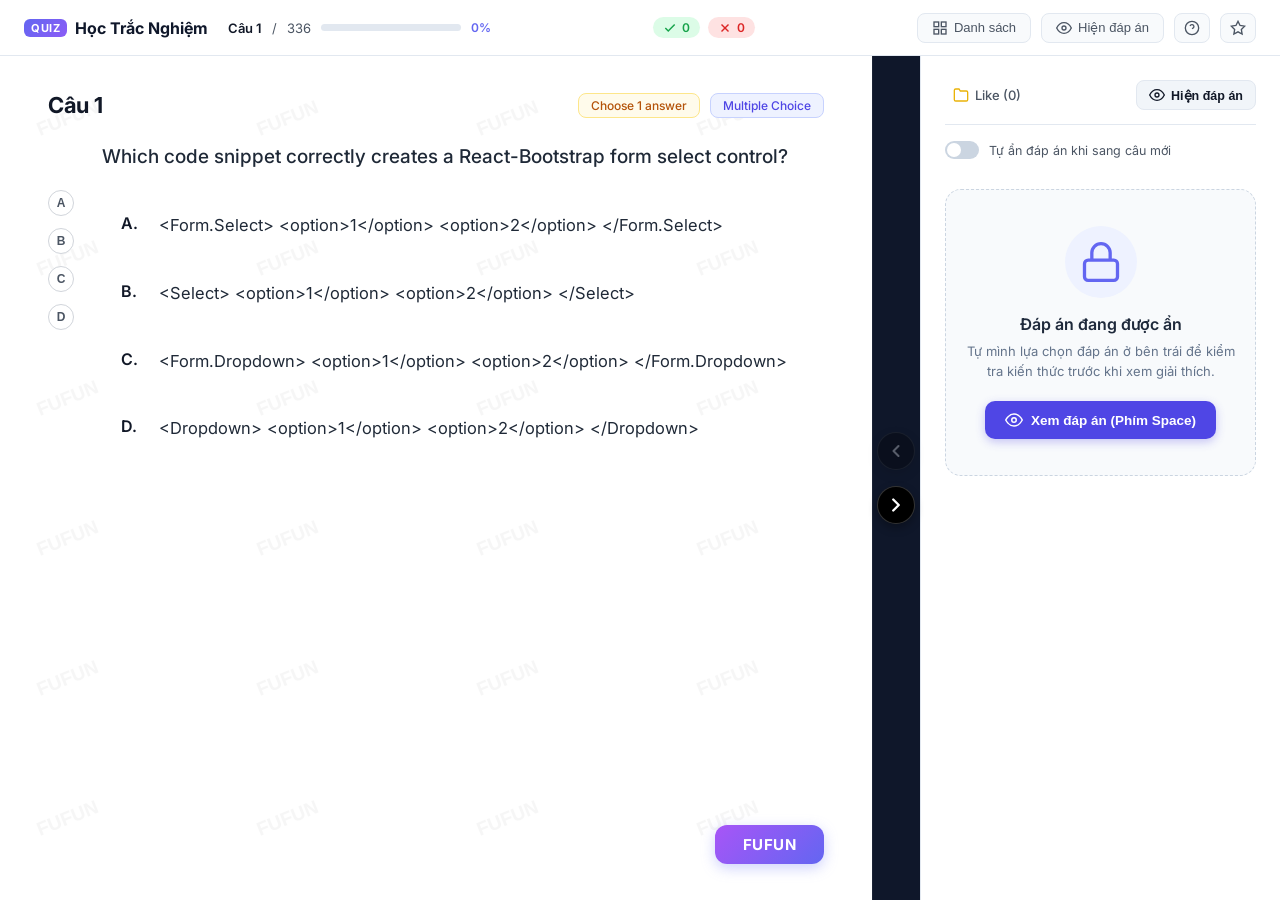
==== index.html @ 433d0c70 "feat: implement core quiz application logic and UI structure" ====
<!DOCTYPE html>
<html lang="vi">
<head>
  <meta charset="UTF-8">
  <meta name="viewport" content="width=device-width, initial-scale=1.0">
  <title>Ôn Luyện Trắc Nghiệm - Quiz Study</title>
  <link rel="preconnect" href="https://fonts.googleapis.com">
  <link rel="preconnect" href="https://fonts.gstatic.com" crossorigin>
  <link href="https://fonts.googleapis.com/css2?family=Inter:wght@400;500;600;700&display=swap" rel="stylesheet">
  <link rel="stylesheet" href="style.css">
</head>
<body>
  <!-- Top Navigation Bar -->
  <header class="app-header">
    <div class="header-left">
      <div class="brand">
        <span class="brand-badge">QUIZ</span>
        <span class="brand-title">Học Trắc Nghiệm</span>
      </div>
      <div class="progress-info">
        <span id="current-index-display">Câu 1</span> / <span id="total-count-display">336</span>
        <div class="progress-bar-container">
          <div class="progress-bar-fill" id="progress-bar-fill" style="width: 1%;"></div>
        </div>
        <span class="progress-percent" id="progress-percent">0%</span>
      </div>
    </div>

    <div class="header-center">
      <div class="score-summary">
        <span class="score-pill correct" title="Số câu làm đúng">
          <svg width="14" height="14" viewBox="0 0 24 24" fill="none" stroke="currentColor" stroke-width="2.5"><polyline points="20 6 9 17 4 12"></polyline></svg>
          <span id="stat-correct">0</span>
        </span>
        <span class="score-pill wrong" title="Số câu làm sai">
          <svg width="14" height="14" viewBox="0 0 24 24" fill="none" stroke="currentColor" stroke-width="2.5"><line x1="18" y1="6" x2="6" y2="18"></line><line x1="6" y1="6" x2="18" y2="18"></line></svg>
          <span id="stat-wrong">0</span>
        </span>
      </div>
    </div>

    <div class="header-right">
      <button class="nav-btn" id="btn-open-grid" title="Danh sách câu hỏi (Phím G)">
        <svg width="16" height="16" viewBox="0 0 24 24" fill="none" stroke="currentColor" stroke-width="2"><rect x="3" y="3" width="7" height="7"></rect><rect x="14" y="3" width="7" height="7"></rect><rect x="14" y="14" width="7" height="7"></rect><rect x="3" y="14" width="7" height="7"></rect></svg>
        <span>Danh sách</span>
      </button>

      <button class="nav-btn" id="btn-toggle-answer-top" title="Ẩn/Hiện đáp án (Phím Space hoặc H)">
        <svg id="icon-eye-top" width="16" height="16" viewBox="0 0 24 24" fill="none" stroke="currentColor" stroke-width="2"><path d="M1 12s4-8 11-8 11 8 11 8-4 8-11 8-11-8-11-8z"></path><circle cx="12" cy="12" r="3"></circle></svg>
        <span id="text-toggle-answer-top">Hiện đáp án</span>
      </button>

      <button class="nav-btn icon-only" id="btn-shortcuts" title="Phím tắt trợ giúp (?)">
        <svg width="16" height="16" viewBox="0 0 24 24" fill="none" stroke="currentColor" stroke-width="2"><circle cx="12" cy="12" r="10"></circle><path d="M9.09 9a3 3 0 0 1 5.83 1c0 2-3 3-3 3"></path><line x1="12" y1="17" x2="12.01" y2="17"></line></svg>
      </button>

      <button class="nav-btn icon-only" id="btn-bookmark" title="Đánh dấu câu hỏi này">
        <svg id="icon-star" width="16" height="16" viewBox="0 0 24 24" fill="none" stroke="currentColor" stroke-width="2"><polygon points="12 2 15.09 8.26 22 9.27 17 14.14 18.18 21.02 12 17.77 5.82 21.02 7 14.14 2 9.27 8.91 8.26 12 2"></polygon></svg>
      </button>
    </div>
  </header>

  <!-- Main Study Workspace -->
  <main class="study-container" id="study-container">
    
    <!-- LEFT PANEL: QUESTION AREA (Nền trắng, chữ đen, font như ảnh) -->
    <section class="question-panel" id="question-panel">
      <!-- Watermark background (như ảnh) -->
      <div class="watermark-overlay" id="watermark-bg"></div>

      <!-- Question Header -->
      <div class="question-header">
        <div class="question-title-wrap">
          <h2 class="question-number" id="question-number">Câu 3</h2>
        </div>
        <div class="question-badges">
          <span class="badge badge-yellow">Choose 1 answer</span>
          <span class="badge badge-blue">Multiple Choice</span>
        </div>
      </div>

      <!-- Question Body with Choice selector column -->
      <div class="question-content-layout">
        <!-- Floating Letter Indicators Column (A, B, C, D như ảnh) -->
        <div class="letters-column" id="letters-column">
          <button class="letter-pill" data-choice="A" title="Chọn A (Phím 1 hoặc A)">A</button>
          <button class="letter-pill" data-choice="B" title="Chọn B (Phím 2 hoặc B)">B</button>
          <button class="letter-pill" data-choice="C" title="Chọn C (Phím 3 hoặc C)">C</button>
          <button class="letter-pill" data-choice="D" title="Chọn D (Phím 4 hoặc D)">D</button>
        </div>

        <!-- Question Prompt & Options -->
        <div class="question-main-content">
          <div class="question-text" id="question-text">
            Đang tải câu hỏi...
          </div>

          <div class="options-list" id="options-list">
            <!-- Dynamically populated choices -->
          </div>
        </div>
      </div>

      <!-- Bottom Brand / Floating pill như ảnh (FUFUN) -->
      <div class="question-footer">
        <div class="fufun-pill" id="fufun-pill" title="Nền tảng học tập">
          FUFUN
        </div>
      </div>
    </section>

    <!-- MIDDLE DIVIDER: DARK STRIP WITH NEXT ARROW BUTTON (như ảnh) -->
    <aside class="divider-strip">
      <div class="divider-controls">
        <button class="divider-nav-btn prev-btn" id="btn-prev" title="Câu trước (Phím ←)">
          <svg width="20" height="20" viewBox="0 0 24 24" fill="none" stroke="currentColor" stroke-width="2.5" stroke-linecap="round" stroke-linejoin="round">
            <polyline points="15 18 9 12 15 6"></polyline>
          </svg>
        </button>
        <button class="divider-nav-btn next-btn" id="btn-next" title="Câu tiếp theo (Phím → hoặc Enter)">
          <svg width="22" height="22" viewBox="0 0 24 24" fill="none" stroke="currentColor" stroke-width="2.5" stroke-linecap="round" stroke-linejoin="round">
            <polyline points="9 18 15 12 9 6"></polyline>
          </svg>
        </button>
      </div>
    </aside>

    <!-- RIGHT PANEL: ANSWER & EXPLANATION (Có thể ẩn / hiện) -->
    <aside class="answer-panel" id="answer-panel">
      
      <!-- Right Panel Header -->
      <div class="answer-header">
        <div class="like-counter" id="like-counter" title="Like / Thích">
          <svg width="16" height="16" viewBox="0 0 24 24" fill="none" stroke="#eab308" stroke-width="2"><path d="M22 19a2 2 0 0 1-2 2H4a2 2 0 0 1-2-2V5a2 2 0 0 1 2-2h5l2 3h9a2 2 0 0 1 2 2z"></path></svg>
          <span>Like (0)</span>
        </div>

        <div class="answer-actions">
          <button class="toggle-answer-btn" id="btn-toggle-answer" title="Bật/Tắt ẩn hiện đáp án">
            <svg id="icon-eye-panel" width="16" height="16" viewBox="0 0 24 24" fill="none" stroke="currentColor" stroke-width="2"><path d="M1 12s4-8 11-8 11 8 11 8-4 8-11 8-11-8-11-8z"></path><circle cx="12" cy="12" r="3"></circle></svg>
            <span id="text-toggle-answer">Ẩn đáp án</span>
          </button>
        </div>
      </div>

      <!-- Auto-hide setting switch -->
      <div class="auto-hide-setting">
        <label class="switch-label">
          <input type="checkbox" id="chk-auto-hide">
          <span class="switch-slider"></span>
          <span class="switch-text">Tự ẩn đáp án khi sang câu mới</span>
        </label>
      </div>

      <!-- State 1: Answer is HIDDEN -->
      <div class="answer-hidden-card" id="answer-hidden-card">
        <div class="hidden-shield-icon">
          <svg width="44" height="44" viewBox="0 0 24 24" fill="none" stroke="#6366f1" stroke-width="1.8"><rect x="3" y="11" width="18" height="11" rx="2" ry="2"></rect><path d="M7 11V7a5 5 0 0 1 10 0v4"></path></svg>
        </div>
        <h3>Đáp án đang được ẩn</h3>
        <p>Tự mình lựa chọn đáp án ở bên trái để kiểm tra kiến thức trước khi xem giải thích.</p>
        <button class="btn-reveal-answer" id="btn-reveal-answer">
          <svg width="18" height="18" viewBox="0 0 24 24" fill="none" stroke="currentColor" stroke-width="2"><path d="M1 12s4-8 11-8 11 8 11 8-4 8-11 8-11-8-11-8z"></path><circle cx="12" cy="12" r="3"></circle></svg>
          <span>Xem đáp án (Phím Space)</span>
        </button>
      </div>

      <!-- State 2: Answer is SHOWN (Giao diện như ảnh với card tác giả + giải thích) -->
      <div class="answer-visible-content" id="answer-visible-content">
        
        <!-- Author / Comment Card (Đúng chuẩn style trong ảnh: Dat Tran / c / 09/11/26 22:59) -->
        <div class="author-comment-card">
          <div class="author-avatar" id="author-avatar">D</div>
          <div class="author-comment-body">
            <div class="author-name" id="author-name">Dat Tran</div>
            <div class="author-comment-text" id="author-comment-text">c</div>
          </div>
        </div>
        <div class="comment-timestamp" id="comment-timestamp">09/11/26 22:59</div>

        <!-- Detailed Breakdown Box -->
        <div class="detailed-solution-box">
          <div class="solution-header">
            <div class="solution-badge-label">
              <svg width="16" height="16" viewBox="0 0 24 24" fill="none" stroke="#16a34a" stroke-width="2.5"><polyline points="20 6 9 17 4 12"></polyline></svg>
              <span>Đáp án chính xác:</span>
              <strong class="correct-letter-badge" id="correct-letter-badge">C</strong>
            </div>
          </div>

          <div class="correct-text-content" id="correct-text-content">
            Facade pattern
          </div>

          <div class="explanation-section" id="explanation-section">
            <div class="explanation-title">
              <svg width="16" height="16" viewBox="0 0 24 24" fill="none" stroke="currentColor" stroke-width="2"><circle cx="12" cy="12" r="10"></circle><line x1="12" y1="16" x2="12" y2="12"></line><line x1="12" y1="8" x2="12.01" y2="8"></line></svg>
              <span>Giải thích chi tiết</span>
            </div>
            <div class="explanation-body" id="explanation-body">
              Giải thích ở đây...
            </div>
          </div>

          <!-- User result notice -->
          <div class="user-result-feedback" id="user-result-feedback">
            <!-- Populated on user selection -->
          </div>
        </div>

      </div>

    </aside>

  </main>

  <!-- Question Grid Drawer / Modal -->
  <div class="modal-overlay" id="grid-modal">
    <div class="modal-card">
      <div class="modal-header">
        <h3>Danh Sách Tất Cả Câu Hỏi (336 câu)</h3>
        <button class="modal-close-btn" id="btn-close-grid">&times;</button>
      </div>

      <div class="modal-filters">
        <input type="text" id="search-questions-input" placeholder="Tìm kiếm nội dung câu hỏi..." class="search-input">
        <div class="filter-pills">
          <button class="filter-pill active" data-filter="all">Tất cả (336)</button>
          <button class="filter-pill" data-filter="unanswered">Chưa làm</button>
          <button class="filter-pill" data-filter="correct">Làm đúng</button>
          <button class="filter-pill" data-filter="wrong">Làm sai</button>
          <button class="filter-pill" data-filter="bookmarked">Đã đánh dấu</button>
        </div>
      </div>

      <div class="questions-grid-container" id="questions-grid-container">
        <!-- 336 buttons generated dynamically -->
      </div>

      <div class="modal-footer">
        <button class="btn-secondary" id="btn-reset-progress">Xóa kết quả làm lại từ đầu</button>
        <button class="btn-primary" id="btn-close-grid-footer">Đóng</button>
      </div>
    </div>
  </div>

  <!-- Keyboard Shortcuts Modal -->
  <div class="modal-overlay" id="shortcuts-modal">
    <div class="modal-card modal-sm">
      <div class="modal-header">
        <h3>Phím Tắt Học Nhanh</h3>
        <button class="modal-close-btn" id="btn-close-shortcuts">&times;</button>
      </div>
      <div class="shortcuts-list">
        <div class="shortcut-item">
          <span class="keys"><kbd>→</kbd> hoặc <kbd>Enter</kbd></span>
          <span class="desc">Chuyển sang câu tiếp theo</span>
        </div>
        <div class="shortcut-item">
          <span class="keys"><kbd>←</kbd></span>
          <span class="desc">Quay lại câu trước</span>
        </div>
        <div class="shortcut-item">
          <span class="keys"><kbd>Space</kbd> hoặc <kbd>H</kbd></span>
          <span class="desc">Bật / Tắt Ẩn/Hiện đáp án</span>
        </div>
        <div class="shortcut-item">
          <span class="keys"><kbd>1</kbd>, <kbd>2</kbd>, <kbd>3</kbd>, <kbd>4</kbd> hoặc <kbd>A</kbd>, <kbd>B</kbd>, <kbd>C</kbd>, <kbd>D</kbd></span>
          <span class="desc">Chọn đáp án tương ứng</span>
        </div>
        <div class="shortcut-item">
          <span class="keys"><kbd>G</kbd></span>
          <span class="desc">Mở danh sách câu hỏi</span>
        </div>
        <div class="shortcut-item">
          <span class="keys"><kbd>F</kbd> hoặc <kbd>B</kbd></span>
          <span class="desc">Đánh dấu (Bookmark) câu hỏi</span>
        </div>
      </div>
    </div>
  </div>

  <!-- Load Questions Data and App Script -->
  <script src="questions.js"></script>
  <script src="app.js"></script>
</body>
</html>
---- style.css ----
/* === MODERN QUIZ STUDY PLATFORM CSS === */
:root {
  --font-main: 'Inter', -apple-system, BlinkMacSystemFont, "Segoe UI", Roboto, Helvetica, Arial, sans-serif;
  --bg-app: #f1f5f9;
  --bg-question: #ffffff;
  --text-primary: #111827;
  --text-secondary: #4b5563;
  --text-muted: #9ca3af;
  --border-light: #e2e8f0;
  --divider-bg: #0f172a;
  --divider-hover: #1e293b;
  --color-primary: #4f46e5;
  --color-primary-light: #eef2ff;
  --color-success: #16a34a;
  --color-success-bg: #dcfce7;
  --color-danger: #dc2626;
  --color-danger-bg: #fee2e2;
  --color-warning: #d97706;
  --color-warning-bg: #fef3c7;
}

* {
  box-sizing: border-box;
  margin: 0;
  padding: 0;
}

body {
  font-family: var(--font-main);
  background-color: var(--bg-app);
  color: var(--text-primary);
  height: 100vh;
  display: flex;
  flex-direction: column;
  overflow: hidden;
  -webkit-font-smoothing: antialiased;
  -moz-osx-font-smoothing: grayscale;
}

/* === HEADER BAR === */
.app-header {
  height: 56px;
  background: #ffffff;
  border-bottom: 1px solid var(--border-light);
  display: flex;
  align-items: center;
  justify-content: space-between;
  padding: 0 24px;
  flex-shrink: 0;
  z-index: 20;
}

.header-left {
  display: flex;
  align-items: center;
  gap: 20px;
}

.brand {
  display: flex;
  align-items: center;
  gap: 8px;
  font-weight: 700;
  font-size: 16px;
  color: #0f172a;
}

.brand-badge {
  background: linear-gradient(135deg, #6366f1, #8b5cf6);
  color: #ffffff;
  padding: 2px 7px;
  border-radius: 6px;
  font-size: 11px;
  letter-spacing: 0.5px;
}

.progress-info {
  display: flex;
  align-items: center;
  gap: 10px;
  font-size: 13px;
  color: var(--text-secondary);
}

.progress-info span#current-index-display {
  font-weight: 600;
  color: var(--text-primary);
}

.progress-bar-container {
  width: 140px;
  height: 7px;
  background-color: #e2e8f0;
  border-radius: 9999px;
  overflow: hidden;
}

.progress-bar-fill {
  height: 100%;
  background: linear-gradient(90deg, #6366f1, #3b82f6);
  border-radius: 9999px;
  transition: width 0.3s ease;
}

.progress-percent {
  font-size: 12px;
  font-weight: 600;
  color: #6366f1;
}

.header-center {
  display: flex;
  align-items: center;
  gap: 12px;
}

.score-summary {
  display: flex;
  align-items: center;
  gap: 8px;
}

.score-pill {
  display: inline-flex;
  align-items: center;
  gap: 5px;
  padding: 3px 10px;
  border-radius: 9999px;
  font-size: 12px;
  font-weight: 600;
}

.score-pill.correct {
  background: var(--color-success-bg);
  color: var(--color-success);
}

.score-pill.wrong {
  background: var(--color-danger-bg);
  color: var(--color-danger);
}

.header-right {
  display: flex;
  align-items: center;
  gap: 10px;
}

.nav-btn {
  display: inline-flex;
  align-items: center;
  gap: 6px;
  padding: 6px 14px;
  background: #f8fafc;
  border: 1px solid var(--border-light);
  border-radius: 8px;
  font-size: 13px;
  font-weight: 500;
  color: var(--text-secondary);
  cursor: pointer;
  transition: all 0.2s ease;
}

.nav-btn:hover {
  background: #f1f5f9;
  color: var(--text-primary);
  border-color: #cbd5e1;
}

.nav-btn.icon-only {
  padding: 6px 9px;
}

.nav-btn.bookmarked {
  color: #eab308;
  border-color: #fde047;
  background: #fefce8;
}

.nav-btn.bookmarked svg {
  fill: #eab308;
}

/* === MAIN STUDY LAYOUT === */
.study-container {
  flex: 1;
  display: flex;
  flex-direction: row;
  height: calc(100vh - 56px);
  position: relative;
  overflow: hidden;
  background: #ffffff;
}

/* === LEFT PANEL: QUESTION AREA (Chính xác theo ảnh) === */
.question-panel {
  flex: 1;
  background-color: var(--bg-question);
  position: relative;
  overflow-y: auto;
  padding: 36px 48px;
  display: flex;
  flex-direction: column;
}

/* Faint FUFUN Watermark repeating background */
.watermark-overlay {
  position: absolute;
  top: 0;
  left: 0;
  right: 0;
  bottom: 0;
  pointer-events: none;
  user-select: none;
  background-image: url("data:image/svg+xml,%3Csvg width='220' height='140' xmlns='http://www.w3.org/2000/svg'%3E%3Ctext x='40' y='80' fill='%23000000' opacity='0.035' font-family='sans-serif' font-size='19' font-weight='700' transform='rotate(-22 40 80)'%3EFUFUN%3C/text%3E%3C/svg%3E");
  z-index: 1;
}

/* Question Header */
.question-header {
  display: flex;
  align-items: center;
  justify-content: space-between;
  margin-bottom: 24px;
  position: relative;
  z-index: 2;
}

.question-number {
  font-size: 22px;
  font-weight: 700;
  color: #111827;
  letter-spacing: -0.3px;
}

.question-badges {
  display: flex;
  align-items: center;
  gap: 10px;
}

.badge {
  font-size: 12px;
  font-weight: 500;
  padding: 4px 12px;
  border-radius: 8px;
  display: inline-block;
}

.badge-yellow {
  background: #fffbeb;
  color: #b45309;
  border: 1px solid #fde68a;
}

.badge-blue {
  background: #eef2ff;
  color: #4f46e5;
  border: 1px solid #c7d2fe;
}

/* Question Body Layout */
.question-content-layout {
  display: flex;
  align-items: flex-start;
  gap: 28px;
  position: relative;
  z-index: 2;
  flex: 1;
}

/* Vertical letter pill stack (A, B, C, D) như ảnh bên trái */
.letters-column {
  display: flex;
  flex-direction: column;
  gap: 12px;
  padding-top: 48px; /* aligns roughly with choices */
  flex-shrink: 0;
}

.letter-pill {
  width: 26px;
  height: 26px;
  border-radius: 50%;
  border: 1px solid #d1d5db;
  background: #ffffff;
  color: #4b5563;
  font-size: 12px;
  font-weight: 600;
  display: flex;
  align-items: center;
  justify-content: center;
  cursor: pointer;
  transition: all 0.15s ease;
}

.letter-pill:hover {
  background: #f3f4f6;
  border-color: #9ca3af;
  color: #111827;
}

.letter-pill.selected {
  background: #4f46e5;
  border-color: #4f46e5;
  color: #ffffff;
}

.letter-pill.correct-answer {
  background: #16a34a;
  border-color: #16a34a;
  color: #ffffff;
}

.letter-pill.wrong-answer {
  background: #dc2626;
  border-color: #dc2626;
  color: #ffffff;
}

/* Question prompt & options */
.question-main-content {
  flex: 1;
  max-width: 900px;
}

.question-text {
  font-size: 19px;
  font-weight: 500;
  line-height: 1.6;
  color: #1f2937;
  margin-bottom: 28px;
  white-space: pre-wrap;
  word-break: break-word;
}

/* Options list */
.options-list {
  display: flex;
  flex-direction: column;
  gap: 16px;
}

.option-item {
  display: flex;
  align-items: flex-start;
  gap: 14px;
  padding: 12px 18px;
  border-radius: 10px;
  border: 1px solid transparent;
  background: transparent;
  cursor: pointer;
  transition: all 0.18s ease;
  user-select: text;
}

.option-item:hover {
  background: #f8fafc;
  border-color: #e2e8f0;
}

.option-letter-prefix {
  font-weight: 600;
  font-size: 16px;
  color: #111827;
  min-width: 24px;
}

.option-text {
  font-size: 16.5px;
  line-height: 1.55;
  color: #1f2937;
  flex: 1;
  white-space: pre-wrap;
  word-break: break-word;
}

/* Selected option style */
.option-item.selected {
  background: #f0fdf4;
  border-color: #86efac;
}

/* Correct / Wrong option highlights when answer is revealed */
.option-item.is-correct {
  background: #dcfce7 !important;
  border-color: #4ade80 !important;
}

.option-item.is-correct .option-letter-prefix,
.option-item.is-correct .option-text {
  color: #15803d !important;
  font-weight: 600;
}

.option-item.is-wrong {
  background: #fee2e2 !important;
  border-color: #f87171 !important;
}

.option-item.is-wrong .option-letter-prefix,
.option-item.is-wrong .option-text {
  color: #b91c1c !important;
}

/* Footer & FUFUN gradient pill (như ảnh) */
.question-footer {
  margin-top: auto;
  padding-top: 32px;
  display: flex;
  justify-content: flex-end;
  position: relative;
  z-index: 2;
}

.fufun-pill {
  background: linear-gradient(135deg, #a855f7 0%, #6366f1 100%);
  color: #ffffff;
  padding: 10px 28px;
  border-radius: 12px;
  font-weight: 700;
  font-size: 15px;
  letter-spacing: 0.5px;
  box-shadow: 0 4px 14px rgba(129, 140, 248, 0.4);
  cursor: pointer;
  transition: transform 0.2s ease, box-shadow 0.2s ease;
}

.fufun-pill:hover {
  transform: translateY(-2px);
  box-shadow: 0 6px 18px rgba(129, 140, 248, 0.55);
}

/* === MIDDLE DIVIDER: DARK STRIP WITH ARROW BUTTON (như ảnh) === */
.divider-strip {
  width: 48px;
  background: var(--divider-bg);
  display: flex;
  flex-direction: column;
  align-items: center;
  justify-content: center;
  flex-shrink: 0;
  z-index: 10;
  box-shadow: inset 1px 0 0 rgba(255, 255, 255, 0.05);
}

.divider-controls {
  display: flex;
  flex-direction: column;
  gap: 16px;
  align-items: center;
}

.divider-nav-btn {
  width: 38px;
  height: 38px;
  border-radius: 50%;
  background: #000000;
  border: 1px solid rgba(255, 255, 255, 0.2);
  color: #ffffff;
  display: flex;
  align-items: center;
  justify-content: center;
  cursor: pointer;
  transition: all 0.2s ease;
  box-shadow: 0 4px 10px rgba(0, 0, 0, 0.3);
}

.divider-nav-btn:hover {
  background: #27272a;
  border-color: rgba(255, 255, 255, 0.5);
  transform: scale(1.1);
}

.divider-nav-btn:active {
  transform: scale(0.96);
}

.divider-nav-btn:disabled {
  opacity: 0.3;
  cursor: not-allowed;
  transform: none;
}

/* === RIGHT PANEL: ANSWER & EXPLANATIONS === */
.answer-panel {
  width: 360px;
  min-width: 320px;
  background: #ffffff;
  border-left: 1px solid var(--border-light);
  display: flex;
  flex-direction: column;
  padding: 24px;
  overflow-y: auto;
  position: relative;
  z-index: 5;
  transition: width 0.3s ease;
}

.answer-header {
  display: flex;
  align-items: center;
  justify-content: space-between;
  margin-bottom: 16px;
  padding-bottom: 14px;
  border-bottom: 1px solid var(--border-light);
}

.like-counter {
  display: flex;
  align-items: center;
  gap: 6px;
  font-size: 13px;
  font-weight: 500;
  color: #4b5563;
  cursor: pointer;
  user-select: none;
  padding: 4px 8px;
  border-radius: 6px;
  transition: background 0.2s ease;
}

.like-counter:hover {
  background: #fefce8;
  color: #ca8a04;
}

.toggle-answer-btn {
  display: inline-flex;
  align-items: center;
  gap: 6px;
  padding: 6px 12px;
  background: #f1f5f9;
  border: 1px solid var(--border-light);
  border-radius: 8px;
  font-size: 12.5px;
  font-weight: 600;
  color: var(--text-primary);
  cursor: pointer;
  transition: all 0.2s ease;
}

.toggle-answer-btn:hover {
  background: #e2e8f0;
}

.auto-hide-setting {
  margin-bottom: 20px;
}

.switch-label {
  display: flex;
  align-items: center;
  gap: 10px;
  cursor: pointer;
  font-size: 12.5px;
  color: var(--text-secondary);
  user-select: none;
}

.switch-label input {
  display: none;
}

.switch-slider {
  width: 34px;
  height: 18px;
  background-color: #cbd5e1;
  border-radius: 9999px;
  position: relative;
  transition: background-color 0.2s ease;
  flex-shrink: 0;
}

.switch-slider::before {
  content: "";
  position: absolute;
  top: 2px;
  left: 2px;
  width: 14px;
  height: 14px;
  background-color: #ffffff;
  border-radius: 50%;
  transition: transform 0.2s ease;
}

.switch-label input:checked + .switch-slider {
  background-color: #6366f1;
}

.switch-label input:checked + .switch-slider::before {
  transform: translateX(16px);
}

/* State 1: Answer is HIDDEN */
.answer-hidden-card {
  display: none;
  flex-direction: column;
  align-items: center;
  text-align: center;
  padding: 36px 18px;
  background: #f8fafc;
  border: 1px dashed #cbd5e1;
  border-radius: 16px;
  margin-top: 10px;
}

.answer-hidden-card.active {
  display: flex;
}

.hidden-shield-icon {
  margin-bottom: 16px;
  background: #eef2ff;
  width: 72px;
  height: 72px;
  border-radius: 50%;
  display: flex;
  align-items: center;
  justify-content: center;
}

.answer-hidden-card h3 {
  font-size: 16px;
  font-weight: 600;
  color: #1e293b;
  margin-bottom: 8px;
}

.answer-hidden-card p {
  font-size: 13px;
  line-height: 1.5;
  color: #64748b;
  margin-bottom: 20px;
}

.btn-reveal-answer {
  display: inline-flex;
  align-items: center;
  gap: 8px;
  padding: 10px 20px;
  background: #4f46e5;
  color: #ffffff;
  border: none;
  border-radius: 10px;
  font-size: 13.5px;
  font-weight: 600;
  cursor: pointer;
  transition: all 0.2s ease;
  box-shadow: 0 3px 10px rgba(79, 70, 229, 0.3);
}

.btn-reveal-answer:hover {
  background: #4338ca;
  transform: translateY(-1px);
}

/* State 2: Answer is VISIBLE (chuẩn theo ảnh: author card + chi tiết) */
.answer-visible-content {
  display: flex;
  flex-direction: column;
  gap: 16px;
}

.answer-visible-content.hidden {
  display: none;
}

/* Dat Tran comment card như ảnh gốc */
.author-comment-card {
  display: flex;
  align-items: flex-start;
  gap: 12px;
  border: 1px solid #e5e7eb;
  border-radius: 20px;
  padding: 14px 18px;
  background: #ffffff;
  box-shadow: 0 2px 6px rgba(0, 0, 0, 0.03);
}

.author-avatar {
  width: 38px;
  height: 38px;
  border-radius: 50%;
  background: #dbeafe;
  color: #2563eb;
  font-weight: 700;
  font-size: 15px;
  display: flex;
  align-items: center;
  justify-content: center;
  flex-shrink: 0;
}

.author-comment-body {
  flex: 1;
}

.author-name {
  font-size: 13.5px;
  font-weight: 600;
  color: #374151;
  margin-bottom: 4px;
}

.author-comment-text {
  font-size: 16px;
  font-weight: 600;
  color: #111827;
  text-transform: lowercase; /* Matches "c" in the screenshot */
}

.comment-timestamp {
  font-size: 12px;
  color: #9ca3af;
  margin-top: -6px;
  margin-left: 54px;
  margin-bottom: 8px;
}

/* Detailed Solution Box */
.detailed-solution-box {
  background: #f8fafc;
  border: 1px solid #e2e8f0;
  border-radius: 14px;
  padding: 18px;
}

.solution-header {
  display: flex;
  align-items: center;
  justify-content: space-between;
  margin-bottom: 12px;
}

.solution-badge-label {
  display: flex;
  align-items: center;
  gap: 6px;
  font-size: 13.5px;
  font-weight: 600;
  color: #166534;
}

.correct-letter-badge {
  background: #22c55e;
  color: #ffffff;
  width: 26px;
  height: 26px;
  border-radius: 50%;
  display: inline-flex;
  align-items: center;
  justify-content: center;
  font-size: 13.5px;
  font-weight: 700;
}

.correct-text-content {
  font-size: 14.5px;
  font-weight: 600;
  color: #1f2937;
  line-height: 1.5;
  margin-bottom: 16px;
  padding: 10px 12px;
  background: #ffffff;
  border-radius: 8px;
  border-left: 3px solid #22c55e;
}

.explanation-section {
  display: flex;
  flex-direction: column;
  gap: 8px;
}

.explanation-title {
  display: flex;
  align-items: center;
  gap: 6px;
  font-size: 12.5px;
  font-weight: 600;
  color: #475569;
}

.explanation-body {
  font-size: 13.5px;
  line-height: 1.6;
  color: #334155;
  white-space: pre-wrap;
  word-break: break-word;
}

.user-result-feedback {
  margin-top: 14px;
  font-size: 13px;
  font-weight: 500;
  padding: 8px 12px;
  border-radius: 8px;
  display: none;
}

.user-result-feedback.is-correct {
  display: block;
  background: var(--color-success-bg);
  color: var(--color-success);
}

.user-result-feedback.is-wrong {
  display: block;
  background: var(--color-danger-bg);
  color: var(--color-danger);
}

/* === MODALS (Question grid & Shortcuts) === */
.modal-overlay {
  position: fixed;
  top: 0;
  left: 0;
  right: 0;
  bottom: 0;
  background: rgba(15, 23, 42, 0.6);
  backdrop-filter: blur(4px);
  display: none;
  align-items: center;
  justify-content: center;
  z-index: 100;
  padding: 20px;
}

.modal-overlay.open {
  display: flex;
}

.modal-card {
  background: #ffffff;
  border-radius: 16px;
  width: 900px;
  max-width: 95vw;
  max-height: 85vh;
  display: flex;
  flex-direction: column;
  box-shadow: 0 20px 25px -5px rgba(0, 0, 0, 0.1), 0 8px 10px -6px rgba(0, 0, 0, 0.1);
  overflow: hidden;
}

.modal-card.modal-sm {
  width: 500px;
}

.modal-header {
  padding: 18px 24px;
  border-bottom: 1px solid var(--border-light);
  display: flex;
  align-items: center;
  justify-content: space-between;
}

.modal-header h3 {
  font-size: 17px;
  font-weight: 700;
  color: #0f172a;
}

.modal-close-btn {
  background: none;
  border: none;
  font-size: 26px;
  line-height: 1;
  color: #94a3b8;
  cursor: pointer;
}

.modal-close-btn:hover {
  color: #0f172a;
}

.modal-filters {
  padding: 14px 24px;
  background: #f8fafc;
  border-bottom: 1px solid var(--border-light);
  display: flex;
  flex-direction: column;
  gap: 12px;
}

.search-input {
  width: 100%;
  padding: 9px 14px;
  border: 1px solid #cbd5e1;
  border-radius: 8px;
  font-size: 13.5px;
  outline: none;
  transition: border-color 0.2s ease;
}

.search-input:focus {
  border-color: #6366f1;
}

.filter-pills {
  display: flex;
  gap: 8px;
  flex-wrap: wrap;
}

.filter-pill {
  padding: 5px 12px;
  background: #ffffff;
  border: 1px solid #e2e8f0;
  border-radius: 9999px;
  font-size: 12.5px;
  font-weight: 500;
  color: #475569;
  cursor: pointer;
  transition: all 0.15s ease;
}

.filter-pill:hover {
  background: #f1f5f9;
}

.filter-pill.active {
  background: #4f46e5;
  color: #ffffff;
  border-color: #4f46e5;
}

.questions-grid-container {
  padding: 20px 24px;
  overflow-y: auto;
  display: grid;
  grid-template-columns: repeat(auto-fill, minmax(44px, 1fr));
  gap: 10px;
  max-height: 450px;
}

.grid-q-btn {
  height: 44px;
  border-radius: 10px;
  border: 1px solid #e2e8f0;
  background: #ffffff;
  font-size: 13px;
  font-weight: 600;
  color: #334155;
  cursor: pointer;
  display: flex;
  align-items: center;
  justify-content: center;
  transition: all 0.15s ease;
  position: relative;
}

.grid-q-btn:hover {
  border-color: #6366f1;
  background: #eef2ff;
  color: #4f46e5;
}

.grid-q-btn.current {
  border-color: #6366f1;
  border-width: 2px;
  font-weight: 700;
}

.grid-q-btn.status-correct {
  background: #dcfce7;
  color: #15803d;
  border-color: #86efac;
}

.grid-q-btn.status-wrong {
  background: #fee2e2;
  color: #b91c1c;
  border-color: #fca5a5;
}

.grid-q-btn.status-bookmarked::after {
  content: "★";
  position: absolute;
  top: 1px;
  right: 3px;
  font-size: 9px;
  color: #eab308;
}

.modal-footer {
  padding: 14px 24px;
  border-top: 1px solid var(--border-light);
  display: flex;
  align-items: center;
  justify-content: space-between;
}

.btn-secondary {
  padding: 8px 16px;
  background: #ffffff;
  border: 1px solid #cbd5e1;
  border-radius: 8px;
  font-size: 13px;
  font-weight: 500;
  color: #475569;
  cursor: pointer;
}

.btn-secondary:hover {
  background: #f8fafc;
  color: #dc2626;
  border-color: #fca5a5;
}

.btn-primary {
  padding: 8px 20px;
  background: #4f46e5;
  border: none;
  border-radius: 8px;
  font-size: 13px;
  font-weight: 600;
  color: #ffffff;
  cursor: pointer;
}

.btn-primary:hover {
  background: #4338ca;
}

/* Shortcuts list */
.shortcuts-list {
  padding: 20px 24px;
  display: flex;
  flex-direction: column;
  gap: 14px;
}

.shortcut-item {
  display: flex;
  align-items: center;
  justify-content: space-between;
  font-size: 13.5px;
}

.shortcut-item kbd {
  background: #f1f5f9;
  border: 1px solid #cbd5e1;
  border-radius: 6px;
  padding: 3px 8px;
  font-size: 12px;
  font-family: inherit;
  font-weight: 600;
  color: #334155;
  box-shadow: 0 1px 2px rgba(0, 0, 0, 0.05);
}

.shortcut-item .desc {
  color: var(--text-secondary);
}

/* === RESPONSIVE DESIGN === */
@media (max-width: 992px) {
  .study-container {
    flex-direction: column;
    overflow-y: auto;
  }
  .divider-strip {
    width: 100%;
    height: 48px;
    flex-direction: row;
    box-shadow: none;
    border-top: 1px solid #334155;
    border-bottom: 1px solid #334155;
  }
  .divider-controls {
    flex-direction: row;
  }
  .answer-panel {
    width: 100%;
    min-width: unset;
    border-left: none;
  }
  .question-panel {
    padding: 24px 20px;
  }
}
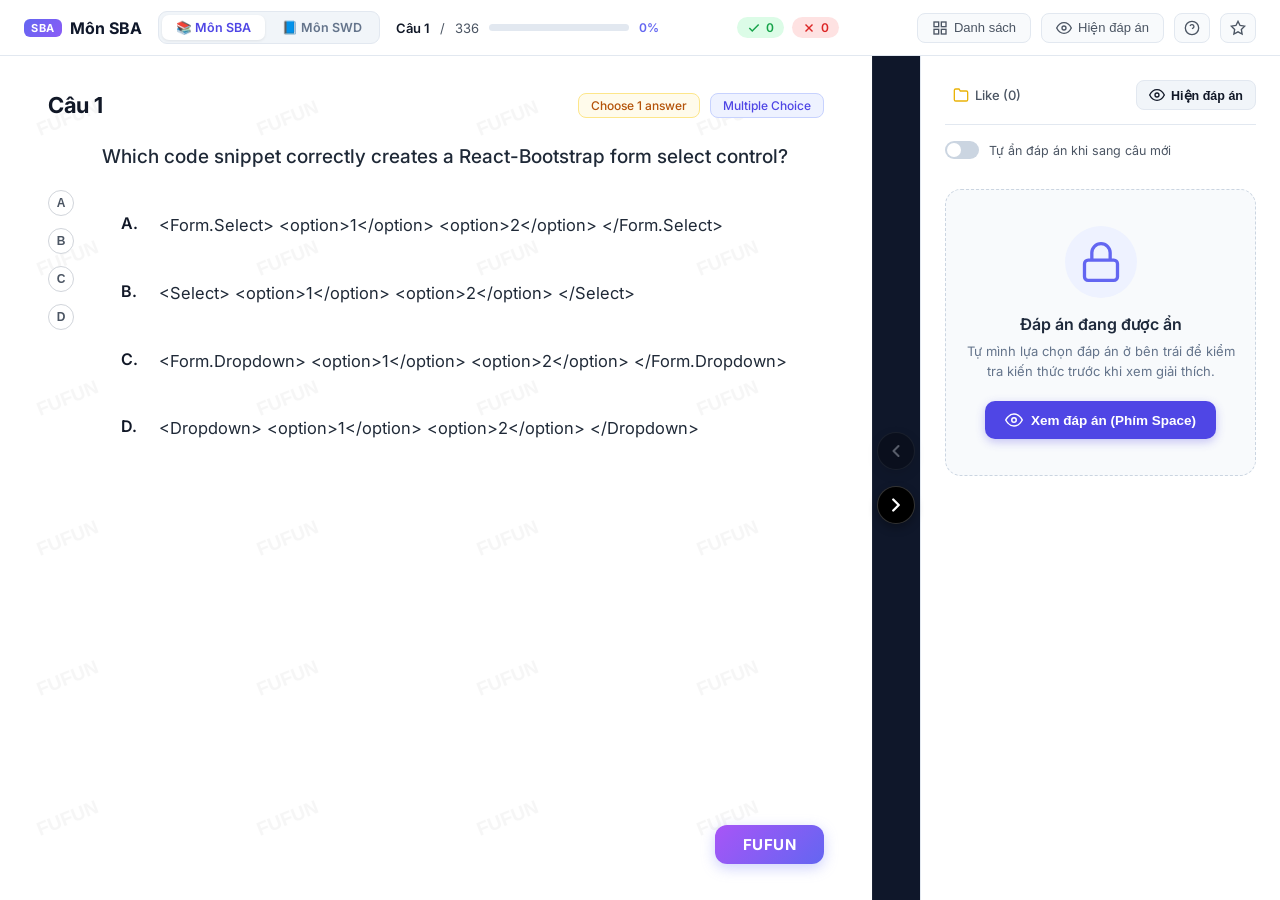
==== commit 35848dbd: "feat: add multi-subject support for SBA and SWD quizzes" ====
--- a/index.html
+++ b/index.html
@@ -3,7 +3,7 @@
 <head>
   <meta charset="UTF-8">
   <meta name="viewport" content="width=device-width, initial-scale=1.0">
-  <title>Ôn Luyện Trắc Nghiệm - Quiz Study</title>
+  <title>Ôn Luyện Trắc Nghiệm - Môn SBA & SWD</title>
   <link rel="preconnect" href="https://fonts.googleapis.com">
   <link rel="preconnect" href="https://fonts.gstatic.com" crossorigin>
   <link href="https://fonts.googleapis.com/css2?family=Inter:wght@400;500;600;700&display=swap" rel="stylesheet">
@@ -14,9 +14,16 @@
   <header class="app-header">
     <div class="header-left">
       <div class="brand">
-        <span class="brand-badge">QUIZ</span>
-        <span class="brand-title">Học Trắc Nghiệm</span>
-      </div>
+        <span class="brand-badge">SBA</span>
+        <span class="brand-title">Môn SBA</span>
+      </div>
+
+      <!-- Subject Switcher Tabs -->
+      <nav class="subject-switcher">
+        <a href="sba.html" class="subject-tab active" title="Trang luyện tập môn SBA (336 câu)">📚 Môn SBA</a>
+        <a href="swd.html" class="subject-tab" title="Trang luyện tập môn SWD (346 câu)">📘 Môn SWD</a>
+      </nav>
+
       <div class="progress-info">
         <span id="current-index-display">Câu 1</span> / <span id="total-count-display">336</span>
         <div class="progress-bar-container">
@@ -71,7 +78,7 @@
       <!-- Question Header -->
       <div class="question-header">
         <div class="question-title-wrap">
-          <h2 class="question-number" id="question-number">Câu 3</h2>
+          <h2 class="question-number" id="question-number">Câu 1</h2>
         </div>
         <div class="question-badges">
           <span class="badge badge-yellow">Choose 1 answer</span>
@@ -83,16 +90,13 @@
       <div class="question-content-layout">
         <!-- Floating Letter Indicators Column (A, B, C, D như ảnh) -->
         <div class="letters-column" id="letters-column">
-          <button class="letter-pill" data-choice="A" title="Chọn A (Phím 1 hoặc A)">A</button>
-          <button class="letter-pill" data-choice="B" title="Chọn B (Phím 2 hoặc B)">B</button>
-          <button class="letter-pill" data-choice="C" title="Chọn C (Phím 3 hoặc C)">C</button>
-          <button class="letter-pill" data-choice="D" title="Chọn D (Phím 4 hoặc D)">D</button>
+          <!-- Populated dynamically -->
         </div>
 
         <!-- Question Prompt & Options -->
         <div class="question-main-content">
           <div class="question-text" id="question-text">
-            Đang tải câu hỏi...
+            Đang tải câu hỏi môn SBA...
           </div>
 
           <div class="options-list" id="options-list">
@@ -184,12 +188,12 @@
             <div class="solution-badge-label">
               <svg width="16" height="16" viewBox="0 0 24 24" fill="none" stroke="#16a34a" stroke-width="2.5"><polyline points="20 6 9 17 4 12"></polyline></svg>
               <span>Đáp án chính xác:</span>
-              <strong class="correct-letter-badge" id="correct-letter-badge">C</strong>
+              <strong class="correct-letter-badge" id="correct-letter-badge">A</strong>
             </div>
           </div>
 
           <div class="correct-text-content" id="correct-text-content">
-            Facade pattern
+            Nội dung đáp án
           </div>
 
           <div class="explanation-section" id="explanation-section">
@@ -218,7 +222,7 @@
   <div class="modal-overlay" id="grid-modal">
     <div class="modal-card">
       <div class="modal-header">
-        <h3>Danh Sách Tất Cả Câu Hỏi (336 câu)</h3>
+        <h3 id="grid-title">Danh Sách Câu Hỏi - Môn SBA (336 câu)</h3>
         <button class="modal-close-btn" id="btn-close-grid">&times;</button>
       </div>
 
@@ -234,7 +238,7 @@
       </div>
 
       <div class="questions-grid-container" id="questions-grid-container">
-        <!-- 336 buttons generated dynamically -->
+        <!-- Buttons generated dynamically -->
       </div>
 
       <div class="modal-footer">
@@ -280,9 +284,9 @@
     </div>
   </div>
 
-  <!-- Load Questions Data and App Script -->
-  <script src="questions.js"></script>
+  <!-- SBA DATA & APP SCRIPT -->
+  <script>window.SUBJECT_ID = 'sba';</script>
+  <script src="data_sba.js"></script>
   <script src="app.js"></script>
 </body>
 </html>
-
--- a/style.css
+++ b/style.css
@@ -53,7 +53,41 @@
 .header-left {
   display: flex;
   align-items: center;
-  gap: 20px;
+  gap: 16px;
+}
+
+/* Subject Switcher in Header */
+.subject-switcher {
+  display: flex;
+  background: #f1f5f9;
+  padding: 3px;
+  border-radius: 9px;
+  gap: 3px;
+  border: 1px solid var(--border-light);
+}
+
+.subject-tab {
+  display: flex;
+  align-items: center;
+  gap: 6px;
+  padding: 5px 14px;
+  border-radius: 7px;
+  font-size: 12.5px;
+  font-weight: 600;
+  color: #64748b;
+  text-decoration: none;
+  transition: all 0.2s ease;
+}
+
+.subject-tab:hover {
+  color: #0f172a;
+  background: rgba(255, 255, 255, 0.7);
+}
+
+.subject-tab.active {
+  background: #ffffff;
+  color: #4f46e5;
+  box-shadow: 0 1px 3px rgba(0, 0, 0, 0.08);
 }
 
 .brand {
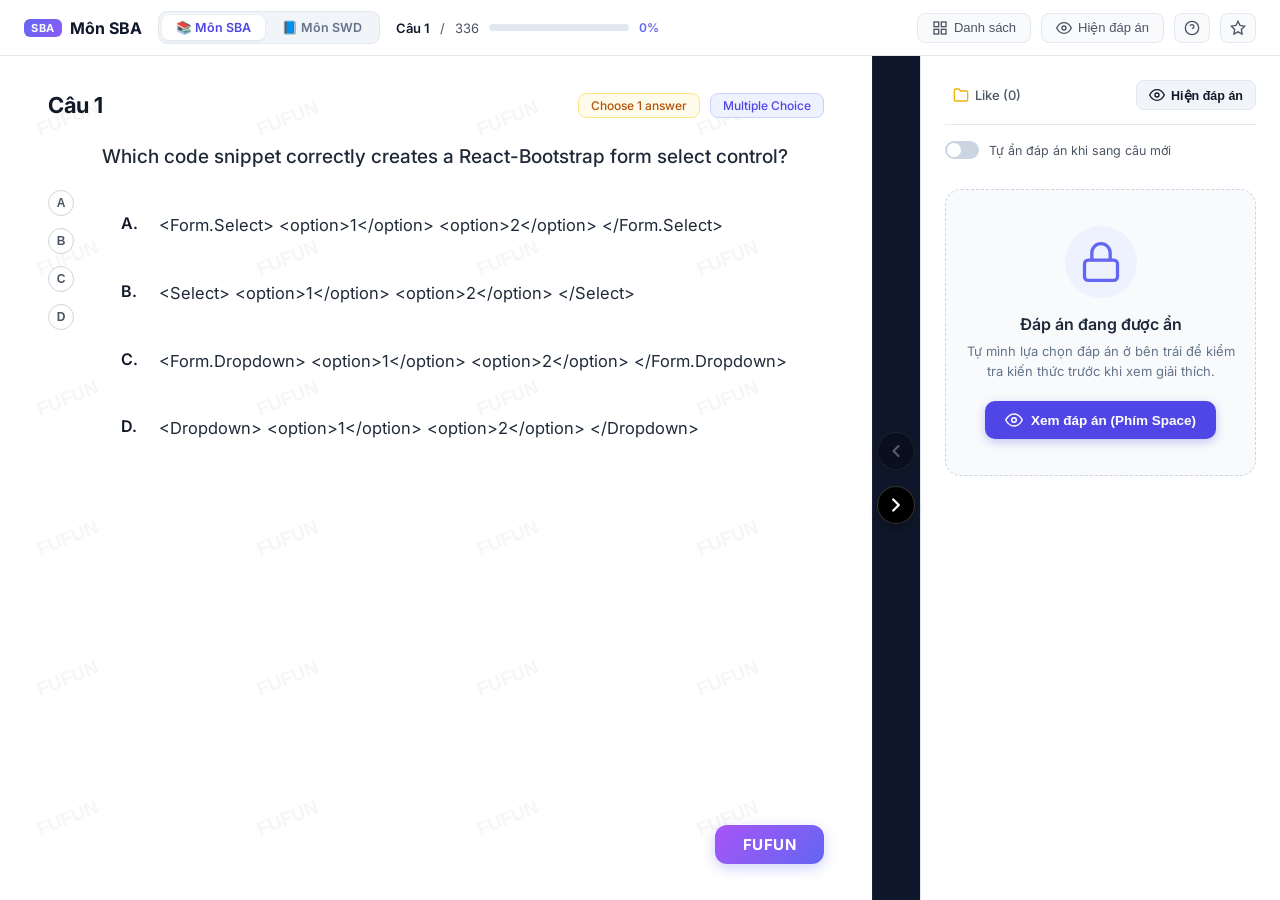
==== commit 56825a27: "feat: toggle score summary visibility based on answer state" ====
--- a/index.html
+++ b/index.html
@@ -34,7 +34,7 @@
     </div>
 
     <div class="header-center">
-      <div class="score-summary">
+      <div class="score-summary" id="score-summary">
         <span class="score-pill correct" title="Số câu làm đúng">
           <svg width="14" height="14" viewBox="0 0 24 24" fill="none" stroke="currentColor" stroke-width="2.5"><polyline points="20 6 9 17 4 12"></polyline></svg>
           <span id="stat-correct">0</span>
--- a/style.css
+++ b/style.css
@@ -152,6 +152,11 @@
   display: flex;
   align-items: center;
   gap: 8px;
+  transition: opacity 0.2s ease, transform 0.2s ease;
+}
+
+.score-summary.hidden {
+  display: none !important;
 }
 
 .score-pill {
